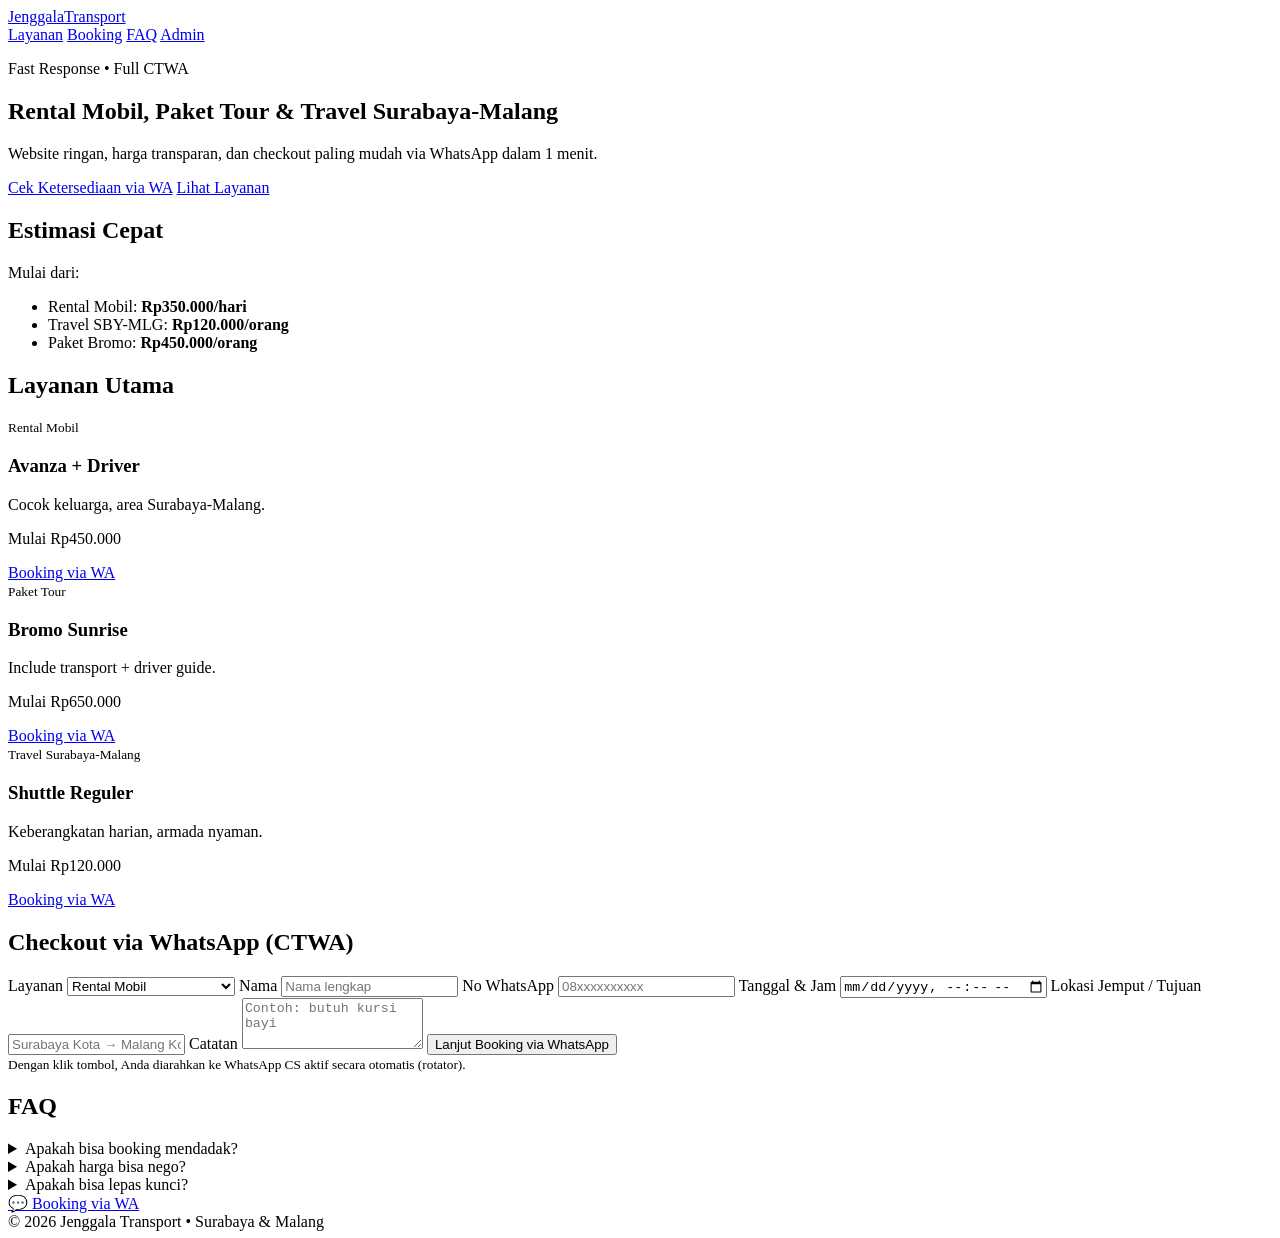
==== index.html @ 9fad824b "index.html" ====
<!doctype html>
<html lang="id">
<head>
  <meta charset="UTF-8" />
  <meta name="viewport" content="width=device-width, initial-scale=1.0" />
  <title>Jenggala Transport | Rental Mobil, Tour, Travel Surabaya-Malang</title>
  <meta name="description" content="Booking rental mobil, paket tour, dan travel Surabaya-Malang dengan checkout cepat via WhatsApp." />
  <meta name="keywords" content="rental mobil surabaya, rental mobil malang, travel surabaya malang, paket tour bromo" />
  <meta name="theme-color" content="#4db6ff" />
  <meta property="og:title" content="Jenggala Transport" />
  <meta property="og:description" content="Booking cepat via WhatsApp: Rental, Tour, Shuttle." />
  <meta property="og:type" content="website" />
  <link rel="canonical" href="https://example.com/" />
  <link rel="preconnect" href="https://api.whatsapp.com" />
  <link rel="stylesheet" href="styles.css" />
  <script type="application/ld+json">
  {
    "@context":"https://schema.org",
    "@type":"LocalBusiness",
    "name":"Jenggala Transport",
    "areaServed":["Surabaya","Malang"],
    "telephone":"+6281234567890",
    "url":"https://example.com"
  }
  </script>
</head>
<body>
  <header class="topbar">
    <div class="container nav">
      <a href="#" class="brand">Jenggala<span>Transport</span></a>
      <nav>
        <a href="#layanan">Layanan</a>
        <a href="#booking">Booking</a>
        <a href="#faq">FAQ</a>
        <a href="admin.html" class="link-admin">Admin</a>
      </nav>
    </div>
  </header>

  <main>
    <section class="hero">
      <div class="container hero-grid">
        <div>
          <p class="badge">Fast Response • Full CTWA</p>
          <h1>Rental Mobil, Paket Tour & Travel Surabaya-Malang</h1>
          <p class="sub">Website ringan, harga transparan, dan checkout paling mudah via WhatsApp dalam 1 menit.</p>
          <div class="hero-cta">
            <a href="#booking" class="btn btn-primary">Cek Ketersediaan via WA</a>
            <a href="#layanan" class="btn btn-ghost">Lihat Layanan</a>
          </div>
        </div>
        <div class="hero-card">
          <h2>Estimasi Cepat</h2>
          <p>Mulai dari:</p>
          <ul>
            <li>Rental Mobil: <strong>Rp350.000/hari</strong></li>
            <li>Travel SBY-MLG: <strong>Rp120.000/orang</strong></li>
            <li>Paket Bromo: <strong>Rp450.000/orang</strong></li>
          </ul>
        </div>
      </div>
    </section>

    <section id="layanan" class="container section">
      <h2>Layanan Utama</h2>
      <div id="serviceGrid" class="grid"></div>
    </section>

    <section id="booking" class="container section">
      <h2>Checkout via WhatsApp (CTWA)</h2>
      <form id="bookingForm" class="booking-form">
        <label>Layanan
          <select name="serviceType" required>
            <option value="Rental Mobil">Rental Mobil</option>
            <option value="Paket Tour">Paket Tour</option>
            <option value="Travel Surabaya-Malang">Travel Surabaya-Malang</option>
          </select>
        </label>
        <label>Nama
          <input name="name" required placeholder="Nama lengkap" />
        </label>
        <label>No WhatsApp
          <input name="phone" required placeholder="08xxxxxxxxxx" />
        </label>
        <label>Tanggal & Jam
          <input name="datetime" type="datetime-local" required />
        </label>
        <label>Lokasi Jemput / Tujuan
          <input name="route" required placeholder="Surabaya Kota → Malang Kota" />
        </label>
        <label>Catatan
          <textarea name="notes" rows="3" placeholder="Contoh: butuh kursi bayi"></textarea>
        </label>
        <button class="btn btn-primary" type="submit">Lanjut Booking via WhatsApp</button>
      </form>
      <small>Dengan klik tombol, Anda diarahkan ke WhatsApp CS aktif secara otomatis (rotator).</small>
    </section>

    <section id="faq" class="container section">
      <h2>FAQ</h2>
      <details><summary>Apakah bisa booking mendadak?</summary><p>Bisa, selama unit/jadwal tersedia.</p></details>
      <details><summary>Apakah harga bisa nego?</summary><p>Untuk durasi panjang dan corporate bisa diskusi di WA.</p></details>
      <details><summary>Apakah bisa lepas kunci?</summary><p>Tersedia opsi lepas kunci untuk area tertentu dengan syarat.</p></details>
    </section>
  </main>

  <a id="stickyWA" class="sticky-wa" href="#booking">💬 Booking via WA</a>

  <footer class="footer">
    <div class="container">© 2026 Jenggala Transport • Surabaya & Malang</div>
  </footer>

  <script src="app.js"></script>
</body>
</html>
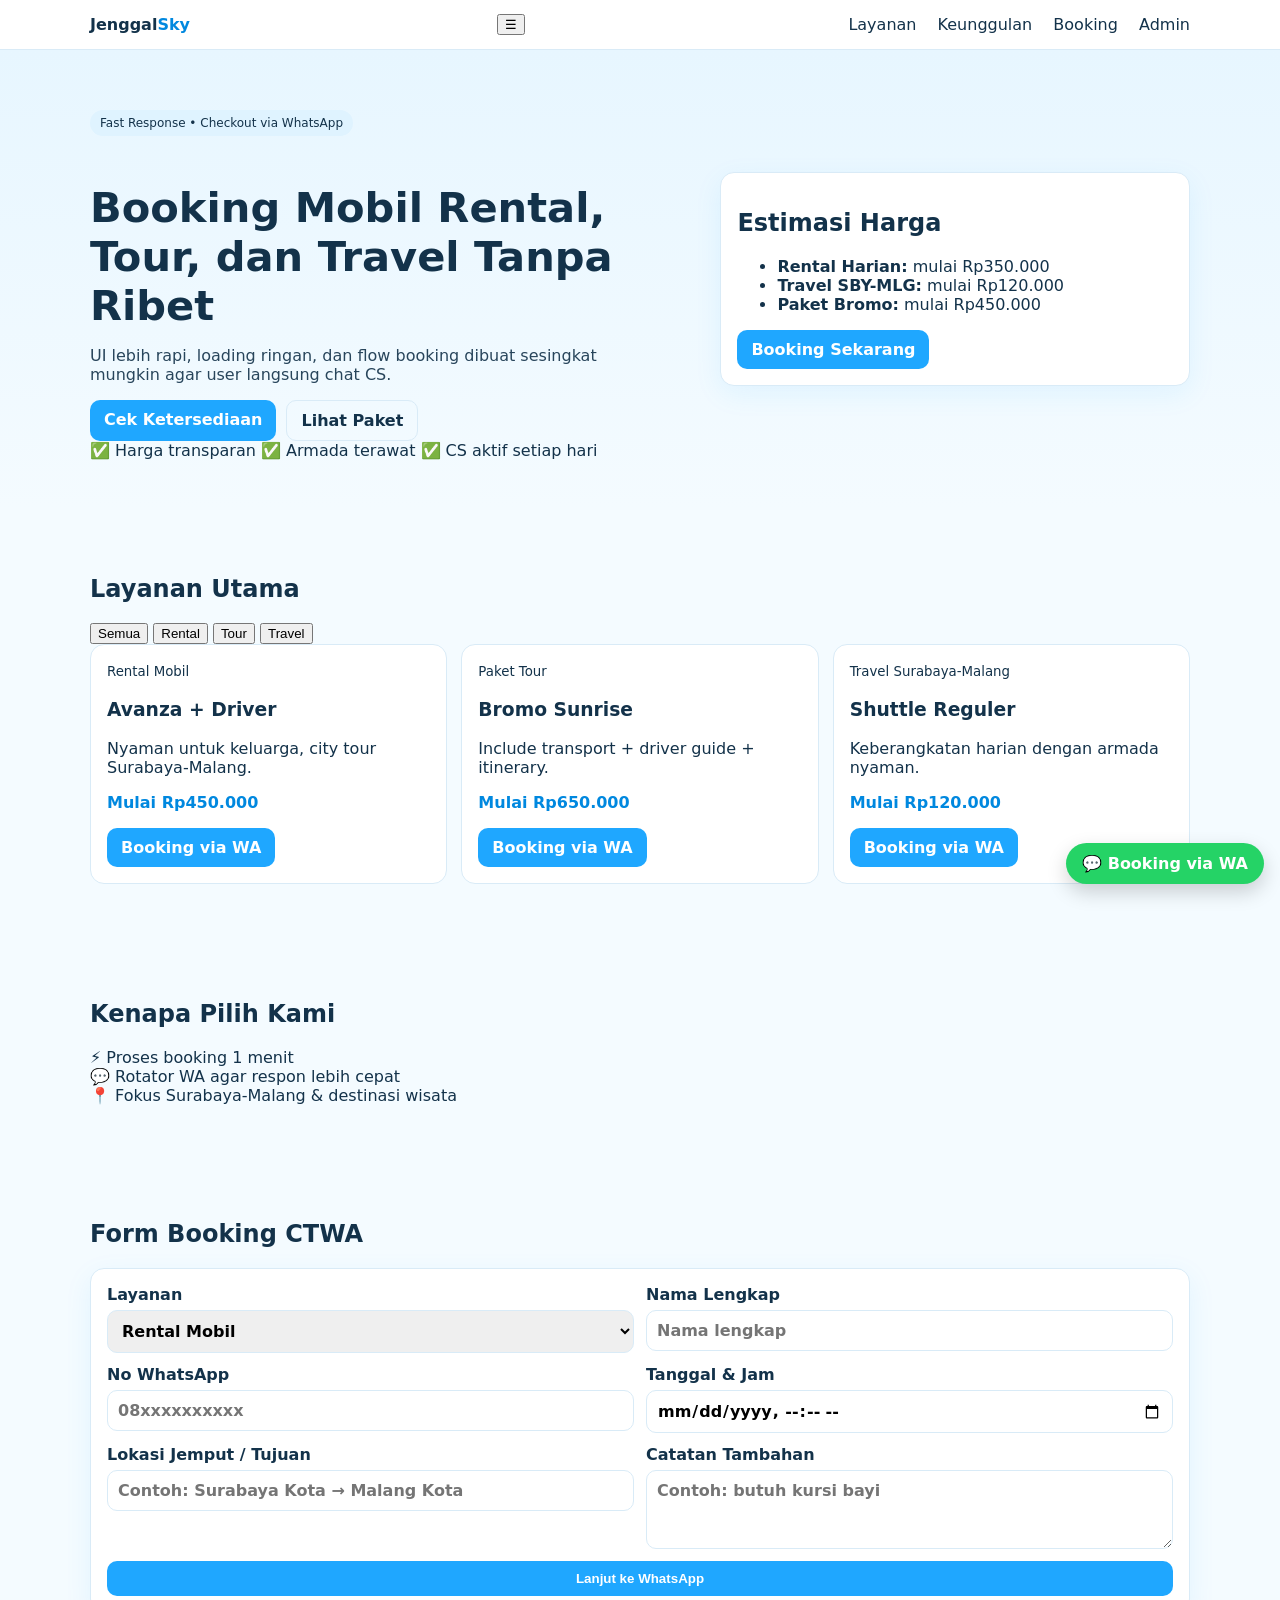
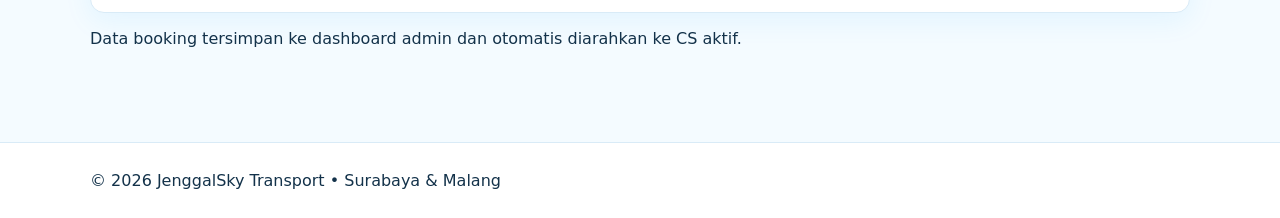
==== commit ebaadd0e: "index.html" ====
--- a/index.html
+++ b/index.html
@@ -3,35 +3,26 @@
 <head>
   <meta charset="UTF-8" />
   <meta name="viewport" content="width=device-width, initial-scale=1.0" />
-  <title>Jenggala Transport | Rental Mobil, Tour, Travel Surabaya-Malang</title>
+  <title>JenggalaSky Transport | Rental Mobil, Tour, Travel Surabaya-Malang</title>
   <meta name="description" content="Booking rental mobil, paket tour, dan travel Surabaya-Malang dengan checkout cepat via WhatsApp." />
   <meta name="keywords" content="rental mobil surabaya, rental mobil malang, travel surabaya malang, paket tour bromo" />
-  <meta name="theme-color" content="#4db6ff" />
-  <meta property="og:title" content="Jenggala Transport" />
+  <meta name="theme-color" content="#1d9bf0" />
+  <meta property="og:title" content="JenggalaSky Transport" />
   <meta property="og:description" content="Booking cepat via WhatsApp: Rental, Tour, Shuttle." />
   <meta property="og:type" content="website" />
-  <link rel="canonical" href="https://example.com/" />
+  <link rel="canonical" href="https://jenggalsky.vercel.app/" />
   <link rel="preconnect" href="https://api.whatsapp.com" />
   <link rel="stylesheet" href="styles.css" />
-  <script type="application/ld+json">
-  {
-    "@context":"https://schema.org",
-    "@type":"LocalBusiness",
-    "name":"Jenggala Transport",
-    "areaServed":["Surabaya","Malang"],
-    "telephone":"+6281234567890",
-    "url":"https://example.com"
-  }
-  </script>
 </head>
 <body>
   <header class="topbar">
     <div class="container nav">
-      <a href="#" class="brand">Jenggala<span>Transport</span></a>
-      <nav>
+      <a href="#" class="brand">Jenggal<span>Sky</span></a>
+      <button class="menu-btn" aria-label="toggle menu" id="menuBtn">☰</button>
+      <nav id="mainNav">
         <a href="#layanan">Layanan</a>
+        <a href="#keunggulan">Keunggulan</a>
         <a href="#booking">Booking</a>
-        <a href="#faq">FAQ</a>
         <a href="admin.html" class="link-admin">Admin</a>
       </nav>
     </div>
@@ -41,34 +32,56 @@
     <section class="hero">
       <div class="container hero-grid">
         <div>
-          <p class="badge">Fast Response • Full CTWA</p>
-          <h1>Rental Mobil, Paket Tour & Travel Surabaya-Malang</h1>
-          <p class="sub">Website ringan, harga transparan, dan checkout paling mudah via WhatsApp dalam 1 menit.</p>
+          <p class="badge">Fast Response • Checkout via WhatsApp</p>
+          <h1>Booking Mobil Rental, Tour, dan Travel <span>Tanpa Ribet</span></h1>
+          <p class="sub">UI lebih rapi, loading ringan, dan flow booking dibuat sesingkat mungkin agar user langsung chat CS.</p>
           <div class="hero-cta">
-            <a href="#booking" class="btn btn-primary">Cek Ketersediaan via WA</a>
-            <a href="#layanan" class="btn btn-ghost">Lihat Layanan</a>
+            <a href="#booking" class="btn btn-primary">Cek Ketersediaan</a>
+            <a href="#layanan" class="btn btn-ghost">Lihat Paket</a>
+          </div>
+          <div class="trust-row">
+            <span>✅ Harga transparan</span>
+            <span>✅ Armada terawat</span>
+            <span>✅ CS aktif setiap hari</span>
           </div>
         </div>
-        <div class="hero-card">
-          <h2>Estimasi Cepat</h2>
-          <p>Mulai dari:</p>
+        <aside class="hero-card">
+          <h2>Estimasi Harga</h2>
           <ul>
-            <li>Rental Mobil: <strong>Rp350.000/hari</strong></li>
-            <li>Travel SBY-MLG: <strong>Rp120.000/orang</strong></li>
-            <li>Paket Bromo: <strong>Rp450.000/orang</strong></li>
+            <li><b>Rental Harian:</b> mulai Rp350.000</li>
+            <li><b>Travel SBY-MLG:</b> mulai Rp120.000</li>
+            <li><b>Paket Bromo:</b> mulai Rp450.000</li>
           </ul>
-        </div>
+          <a class="btn btn-primary btn-block" href="#booking">Booking Sekarang</a>
+        </aside>
       </div>
     </section>
 
     <section id="layanan" class="container section">
-      <h2>Layanan Utama</h2>
+      <div class="section-head">
+        <h2>Layanan Utama</h2>
+        <div class="filter-group" id="filterGroup">
+          <button data-filter="all" class="active">Semua</button>
+          <button data-filter="Rental Mobil">Rental</button>
+          <button data-filter="Paket Tour">Tour</button>
+          <button data-filter="Travel Surabaya-Malang">Travel</button>
+        </div>
+      </div>
       <div id="serviceGrid" class="grid"></div>
     </section>
 
+    <section id="keunggulan" class="container section">
+      <h2>Kenapa Pilih Kami</h2>
+      <div class="benefit-grid">
+        <article class="benefit">⚡ Proses booking 1 menit</article>
+        <article class="benefit">💬 Rotator WA agar respon lebih cepat</article>
+        <article class="benefit">📍 Fokus Surabaya-Malang & destinasi wisata</article>
+      </div>
+    </section>
+
     <section id="booking" class="container section">
-      <h2>Checkout via WhatsApp (CTWA)</h2>
-      <form id="bookingForm" class="booking-form">
+      <h2>Form Booking CTWA</h2>
+      <form id="bookingForm" class="booking-form" novalidate>
         <label>Layanan
           <select name="serviceType" required>
             <option value="Rental Mobil">Rental Mobil</option>
@@ -76,7 +89,7 @@
             <option value="Travel Surabaya-Malang">Travel Surabaya-Malang</option>
           </select>
         </label>
-        <label>Nama
+        <label>Nama Lengkap
           <input name="name" required placeholder="Nama lengkap" />
         </label>
         <label>No WhatsApp
@@ -86,28 +99,21 @@
           <input name="datetime" type="datetime-local" required />
         </label>
         <label>Lokasi Jemput / Tujuan
-          <input name="route" required placeholder="Surabaya Kota → Malang Kota" />
+          <input name="route" required placeholder="Contoh: Surabaya Kota → Malang Kota" />
         </label>
-        <label>Catatan
+        <label>Catatan Tambahan
           <textarea name="notes" rows="3" placeholder="Contoh: butuh kursi bayi"></textarea>
         </label>
-        <button class="btn btn-primary" type="submit">Lanjut Booking via WhatsApp</button>
+        <button class="btn btn-primary" type="submit">Lanjut ke WhatsApp</button>
       </form>
-      <small>Dengan klik tombol, Anda diarahkan ke WhatsApp CS aktif secara otomatis (rotator).</small>
-    </section>
-
-    <section id="faq" class="container section">
-      <h2>FAQ</h2>
-      <details><summary>Apakah bisa booking mendadak?</summary><p>Bisa, selama unit/jadwal tersedia.</p></details>
-      <details><summary>Apakah harga bisa nego?</summary><p>Untuk durasi panjang dan corporate bisa diskusi di WA.</p></details>
-      <details><summary>Apakah bisa lepas kunci?</summary><p>Tersedia opsi lepas kunci untuk area tertentu dengan syarat.</p></details>
+      <p class="hint">Data booking tersimpan ke dashboard admin dan otomatis diarahkan ke CS aktif.</p>
     </section>
   </main>
 
   <a id="stickyWA" class="sticky-wa" href="#booking">💬 Booking via WA</a>
 
   <footer class="footer">
-    <div class="container">© 2026 Jenggala Transport • Surabaya & Malang</div>
+    <div class="container">© 2026 JenggalSky Transport • Surabaya & Malang</div>
   </footer>
 
   <script src="app.js"></script>
--- a/styles.css
+++ b/styles.css
@@ -0,0 +1,57 @@
+:root {
+  --bg: #f4fbff;
+  --text: #13324a;
+  --primary: #1fa7ff;
+  --primary-dark: #0088df;
+  --white: #fff;
+  --border: #d9ebf7;
+}
+* { box-sizing: border-box; }
+body {
+  margin: 0;
+  font-family: Inter, system-ui, -apple-system, Segoe UI, Roboto, sans-serif;
+  color: var(--text);
+  background: var(--bg);
+}
+.container { width: min(1100px, 92vw); margin: 0 auto; }
+.topbar { position: sticky; top: 0; background: rgba(255,255,255,.95); border-bottom: 1px solid var(--border); backdrop-filter: blur(8px); z-index: 10; }
+.nav { display: flex; justify-content: space-between; align-items: center; padding: 14px 0; }
+.brand { font-weight: 800; color: var(--text); text-decoration: none; }
+.brand span { color: var(--primary-dark); }
+nav a { margin-left: 16px; color: var(--text); text-decoration: none; }
+.section { padding: 48px 0; }
+.hero { background: linear-gradient(180deg, #e7f6ff, #f4fbff); padding: 48px 0; }
+.hero-grid { display: grid; grid-template-columns: 1.3fr 1fr; gap: 20px; align-items: center; }
+.badge { display: inline-block; background: #dff3ff; padding: 6px 10px; border-radius: 999px; font-size: 12px; }
+h1 { font-size: clamp(1.8rem, 4vw, 2.6rem); margin-bottom: 10px; }
+.sub { opacity: .9; max-width: 55ch; }
+.hero-card, .panel, .booking-form, .stats > div { background: var(--white); border: 1px solid var(--border); border-radius: 14px; padding: 16px; box-shadow: 0 8px 28px rgba(31, 167, 255, .08); }
+.btn { display: inline-block; border: 0; border-radius: 10px; padding: 10px 14px; font-weight: 700; text-decoration: none; cursor: pointer; }
+.btn-primary { background: var(--primary); color: white; }
+.btn-primary:hover { background: var(--primary-dark); }
+.btn-ghost { border: 1px solid var(--border); color: var(--text); }
+.hero-cta { display: flex; gap: 10px; margin-top: 12px; }
+.grid { display: grid; grid-template-columns: repeat(3, 1fr); gap: 14px; }
+.card { background: #fff; border: 1px solid var(--border); border-radius: 14px; padding: 16px; }
+.card .price { color: var(--primary-dark); font-weight: 800; }
+.booking-form { display: grid; grid-template-columns: repeat(2, 1fr); gap: 12px; }
+.booking-form label { display: flex; flex-direction: column; gap: 6px; font-weight: 600; }
+.booking-form input, .booking-form select, .booking-form textarea,
+.stack input, .stack select {
+  width: 100%; border: 1px solid var(--border); border-radius: 10px; padding: 10px; font: inherit;
+}
+.booking-form button, .booking-form small { grid-column: 1 / -1; }
+.footer { padding: 28px 0; border-top: 1px solid var(--border); background: white; margin-top: 30px; }
+.sticky-wa {
+  position: fixed; right: 16px; bottom: 16px; background: #25d366; color: #fff; text-decoration: none;
+  padding: 11px 16px; border-radius: 999px; font-weight: 700; box-shadow: 0 8px 20px rgba(0,0,0,.18);
+}
+.stats { display: grid; grid-template-columns: repeat(4, 1fr); gap: 12px; }
+.panel-grid { display: grid; grid-template-columns: repeat(2, 1fr); gap: 12px; margin-top: 12px; }
+.stack { display: grid; gap: 8px; }
+.table { width: 100%; border-collapse: collapse; }
+.table th, .table td { border-bottom: 1px solid var(--border); text-align: left; padding: 8px; font-size: 14px; }
+@media (max-width: 900px) {
+  .hero-grid, .grid, .panel-grid, .stats, .booking-form { grid-template-columns: 1fr; }
+  nav a { margin-left: 10px; font-size: 14px; }
+}
